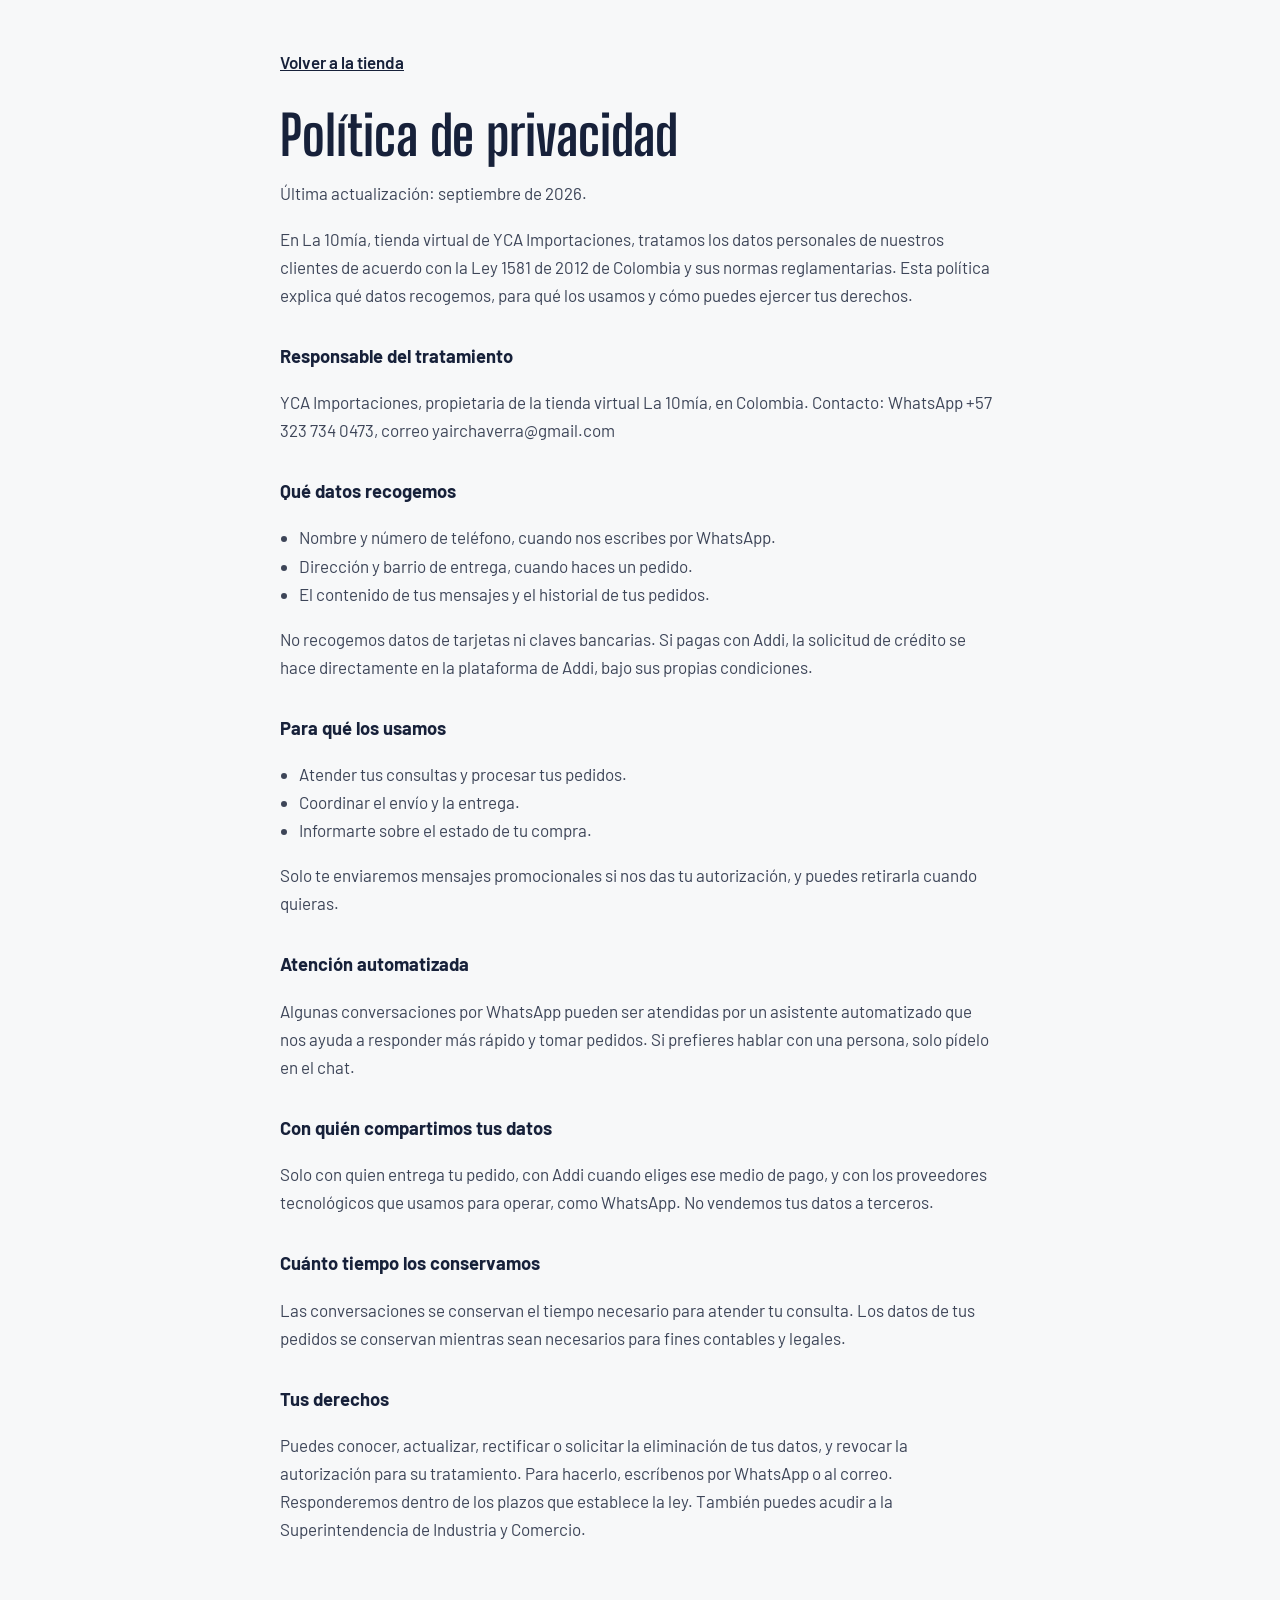
==== privacidad.html @ cdd4d393 "La 10mía: versión limpia" ====
<!DOCTYPE html>
<html lang="es">
<head>
<meta charset="utf-8">
<meta name="viewport" content="width=device-width, initial-scale=1">
<title>Política de privacidad · La 10mía</title>
<link rel="preconnect" href="https://fonts.googleapis.com">
<link rel="preconnect" href="https://fonts.gstatic.com" crossorigin>
<link href="https://fonts.googleapis.com/css2?family=Big+Shoulders+Display:wght@900&family=Barlow:wght@400;600&display=swap" rel="stylesheet">
<style>
  body{margin:0;font-family:"Barlow",system-ui,sans-serif;font-size:17px;line-height:1.65;color:#17213A;background:#F7F8F9}
  main{width:min(720px,100% - 2.5rem);margin:0 auto;padding:3rem 0 4rem}
  h1{font-family:"Big Shoulders Display",Impact,sans-serif;font-size:clamp(2.4rem,6vw,3.4rem);line-height:1;margin:0 0 .5rem}
  h2{font-size:1.15rem;margin:2rem 0 .4rem}
  p,li{color:#3D4558}
  ul{padding-left:1.2rem}
  a{color:#17213A}
  a:focus-visible{outline:3px solid #F4C20D;outline-offset:3px}
  .volver{display:inline-block;margin-bottom:2rem;font-weight:600}
</style>
</head>
<body>
<main>
  <a class="volver" href="index.html">Volver a la tienda</a>
  <h1>Política de privacidad</h1>
  <p>Última actualización: septiembre de 2026.</p>

  <p>En La 10mía, tienda virtual de YCA Importaciones, tratamos los datos personales de nuestros clientes de acuerdo con la Ley 1581 de 2012 de Colombia y sus normas reglamentarias. Esta política explica qué datos recogemos, para qué los usamos y cómo puedes ejercer tus derechos.</p>

  <h2>Responsable del tratamiento</h2>
  <p>YCA Importaciones, propietaria de la tienda virtual La 10mía, en Colombia. Contacto: WhatsApp +57 323 734 0473, correo yairchaverra@gmail.com</p>

  <h2>Qué datos recogemos</h2>
  <ul>
    <li>Nombre y número de teléfono, cuando nos escribes por WhatsApp.</li>
    <li>Dirección y barrio de entrega, cuando haces un pedido.</li>
    <li>El contenido de tus mensajes y el historial de tus pedidos.</li>
  </ul>
  <p>No recogemos datos de tarjetas ni claves bancarias. Si pagas con Addi, la solicitud de crédito se hace directamente en la plataforma de Addi, bajo sus propias condiciones.</p>

  <h2>Para qué los usamos</h2>
  <ul>
    <li>Atender tus consultas y procesar tus pedidos.</li>
    <li>Coordinar el envío y la entrega.</li>
    <li>Informarte sobre el estado de tu compra.</li>
  </ul>
  <p>Solo te enviaremos mensajes promocionales si nos das tu autorización, y puedes retirarla cuando quieras.</p>

  <h2>Atención automatizada</h2>
  <p>Algunas conversaciones por WhatsApp pueden ser atendidas por un asistente automatizado que nos ayuda a responder más rápido y tomar pedidos. Si prefieres hablar con una persona, solo pídelo en el chat.</p>

  <h2>Con quién compartimos tus datos</h2>
  <p>Solo con quien entrega tu pedido, con Addi cuando eliges ese medio de pago, y con los proveedores tecnológicos que usamos para operar, como WhatsApp. No vendemos tus datos a terceros.</p>

  <h2>Cuánto tiempo los conservamos</h2>
  <p>Las conversaciones se conservan el tiempo necesario para atender tu consulta. Los datos de tus pedidos se conservan mientras sean necesarios para fines contables y legales.</p>

  <h2>Tus derechos</h2>
  <p>Puedes conocer, actualizar, rectificar o solicitar la eliminación de tus datos, y revocar la autorización para su tratamiento. Para hacerlo, escríbenos por WhatsApp o al correo. Responderemos dentro de los plazos que establece la ley. También puedes acudir a la Superintendencia de Industria y Comercio.</p>
</main>
</body>
</html>
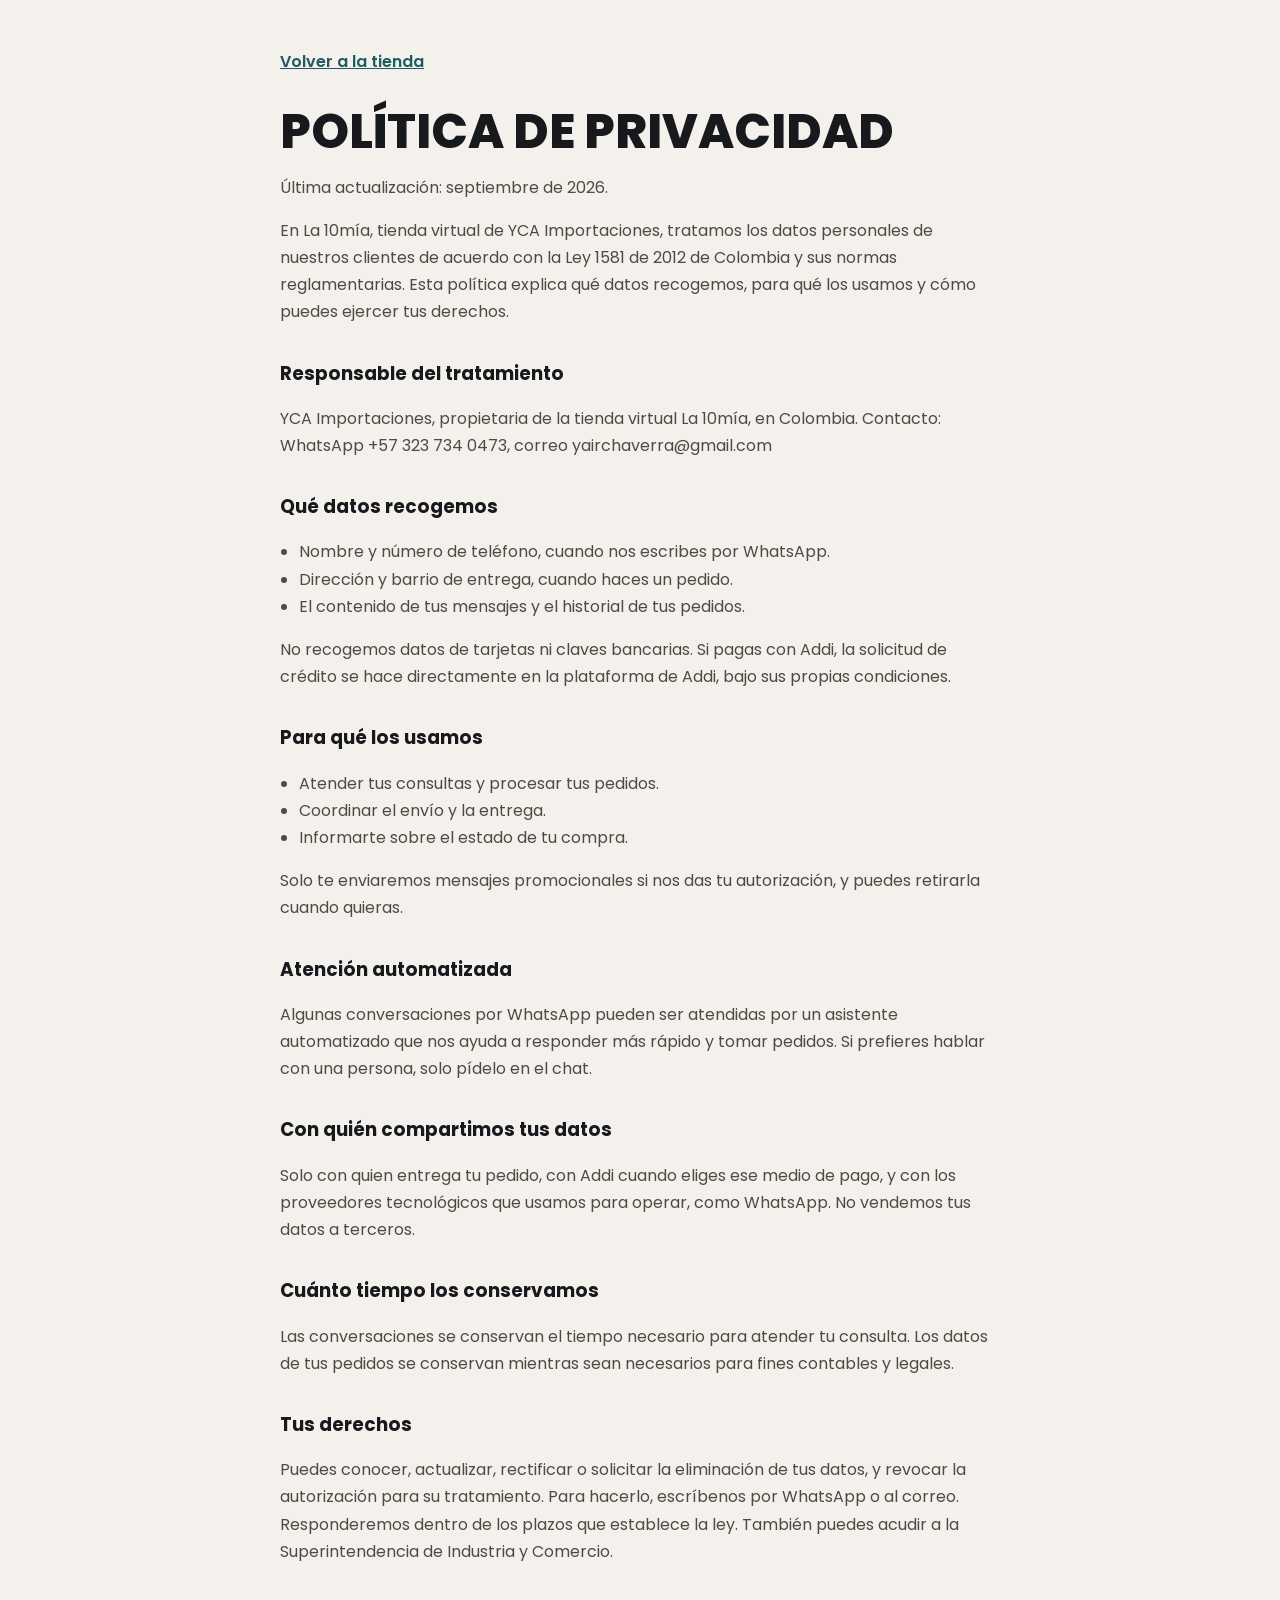
==== commit 6f116eae: "Diseño cineasta claro con Poppins" ====
--- a/privacidad.html
+++ b/privacidad.html
@@ -4,18 +4,20 @@
 <meta charset="utf-8">
 <meta name="viewport" content="width=device-width, initial-scale=1">
 <title>Política de privacidad · La 10mía</title>
+<meta name="description" content="Cómo trata La 10mía, tienda de YCA Importaciones, los datos personales de sus clientes según la Ley 1581 de 2012.">
+<link rel="canonical" href="https://www.la10mia.com/privacidad.html">
 <link rel="preconnect" href="https://fonts.googleapis.com">
 <link rel="preconnect" href="https://fonts.gstatic.com" crossorigin>
-<link href="https://fonts.googleapis.com/css2?family=Big+Shoulders+Display:wght@900&family=Barlow:wght@400;600&display=swap" rel="stylesheet">
+<link href="https://fonts.googleapis.com/css2?family=Poppins:wght@400;600;800&display=swap" rel="stylesheet">
 <style>
-  body{margin:0;font-family:"Barlow",system-ui,sans-serif;font-size:17px;line-height:1.65;color:#17213A;background:#F7F8F9}
+  body{margin:0;font-family:"Poppins",system-ui,sans-serif;font-size:16px;line-height:1.7;color:#17191C;background:#F4F1EC}
   main{width:min(720px,100% - 2.5rem);margin:0 auto;padding:3rem 0 4rem}
-  h1{font-family:"Big Shoulders Display",Impact,sans-serif;font-size:clamp(2.4rem,6vw,3.4rem);line-height:1;margin:0 0 .5rem}
+  h1{font-weight:800;text-transform:uppercase;font-size:clamp(2rem,5vw,3rem);line-height:1.05;margin:0 0 .5rem}
   h2{font-size:1.15rem;margin:2rem 0 .4rem}
-  p,li{color:#3D4558}
+  p,li{color:#4E4A44}
   ul{padding-left:1.2rem}
-  a{color:#17213A}
-  a:focus-visible{outline:3px solid #F4C20D;outline-offset:3px}
+  a{color:#1D5C63}
+  a:focus-visible{outline:3px solid #1D5C63;outline-offset:3px}
   .volver{display:inline-block;margin-bottom:2rem;font-weight:600}
 </style>
 </head>
